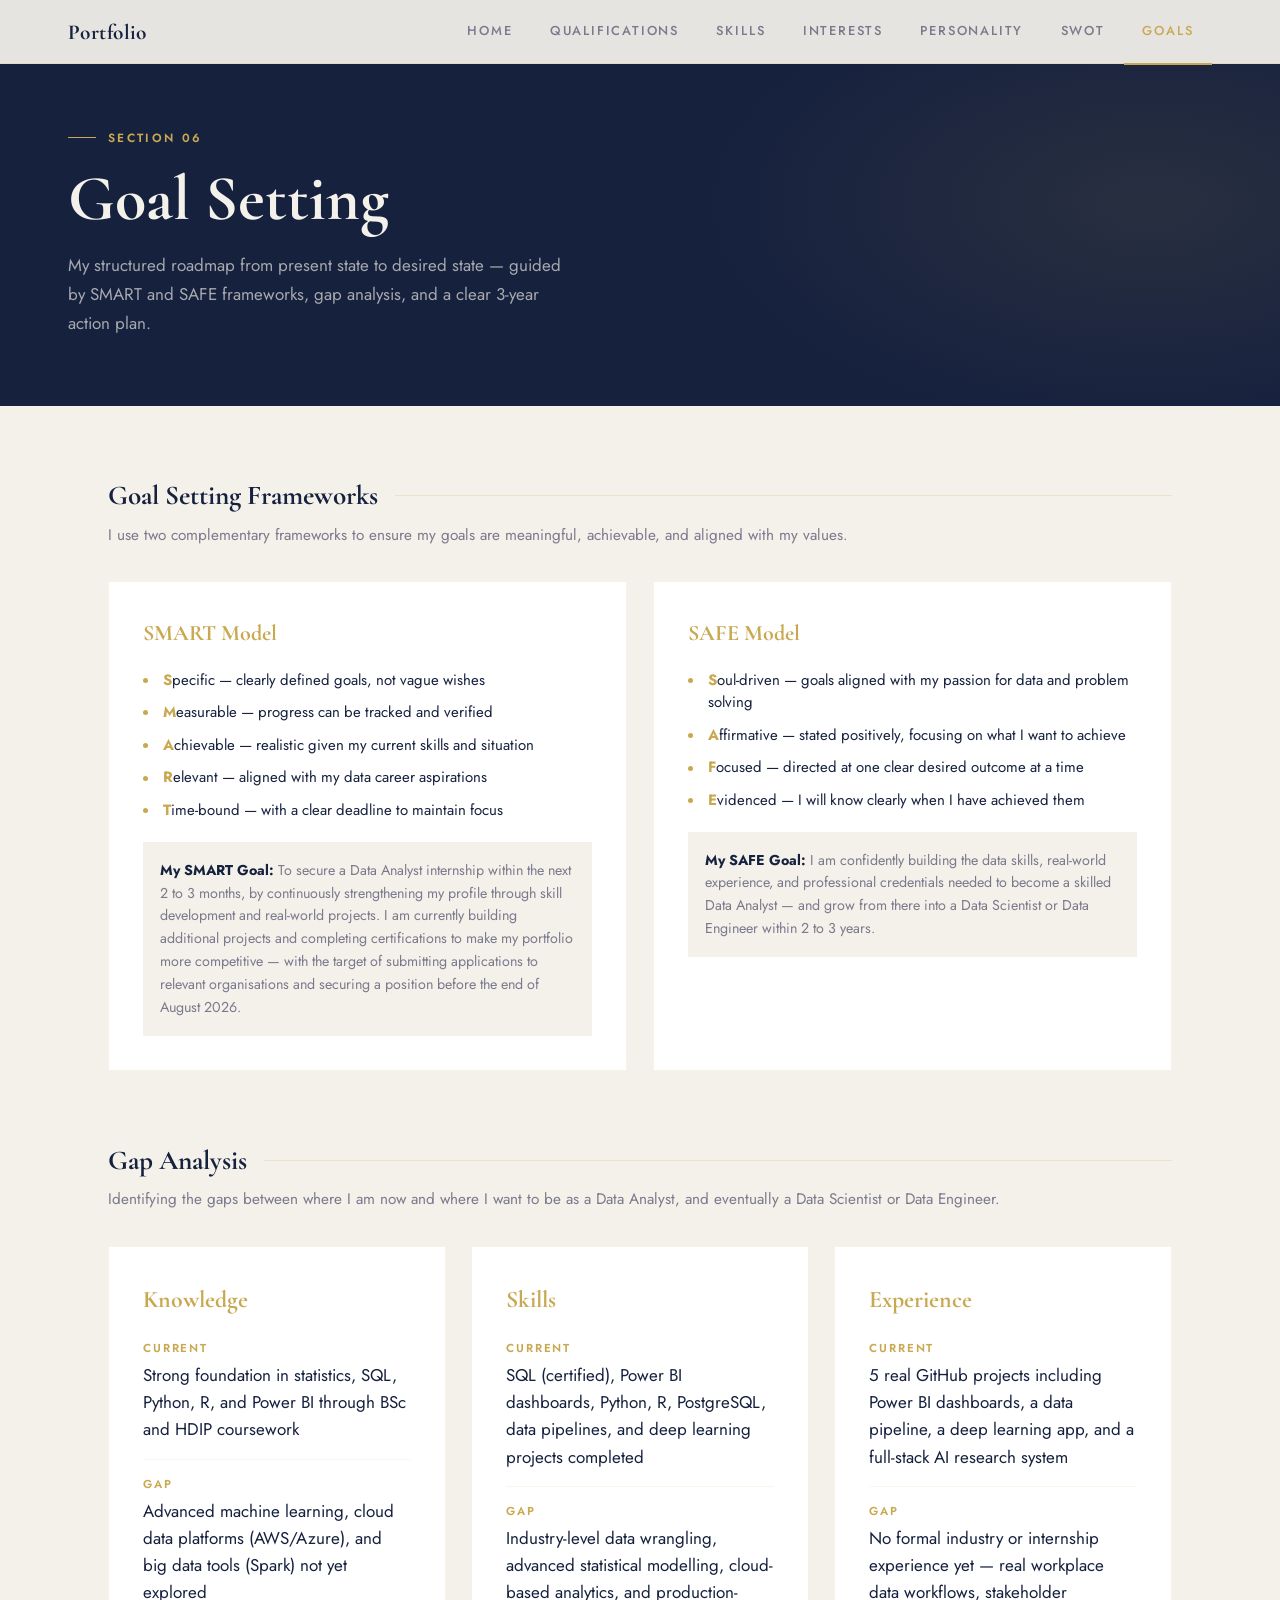
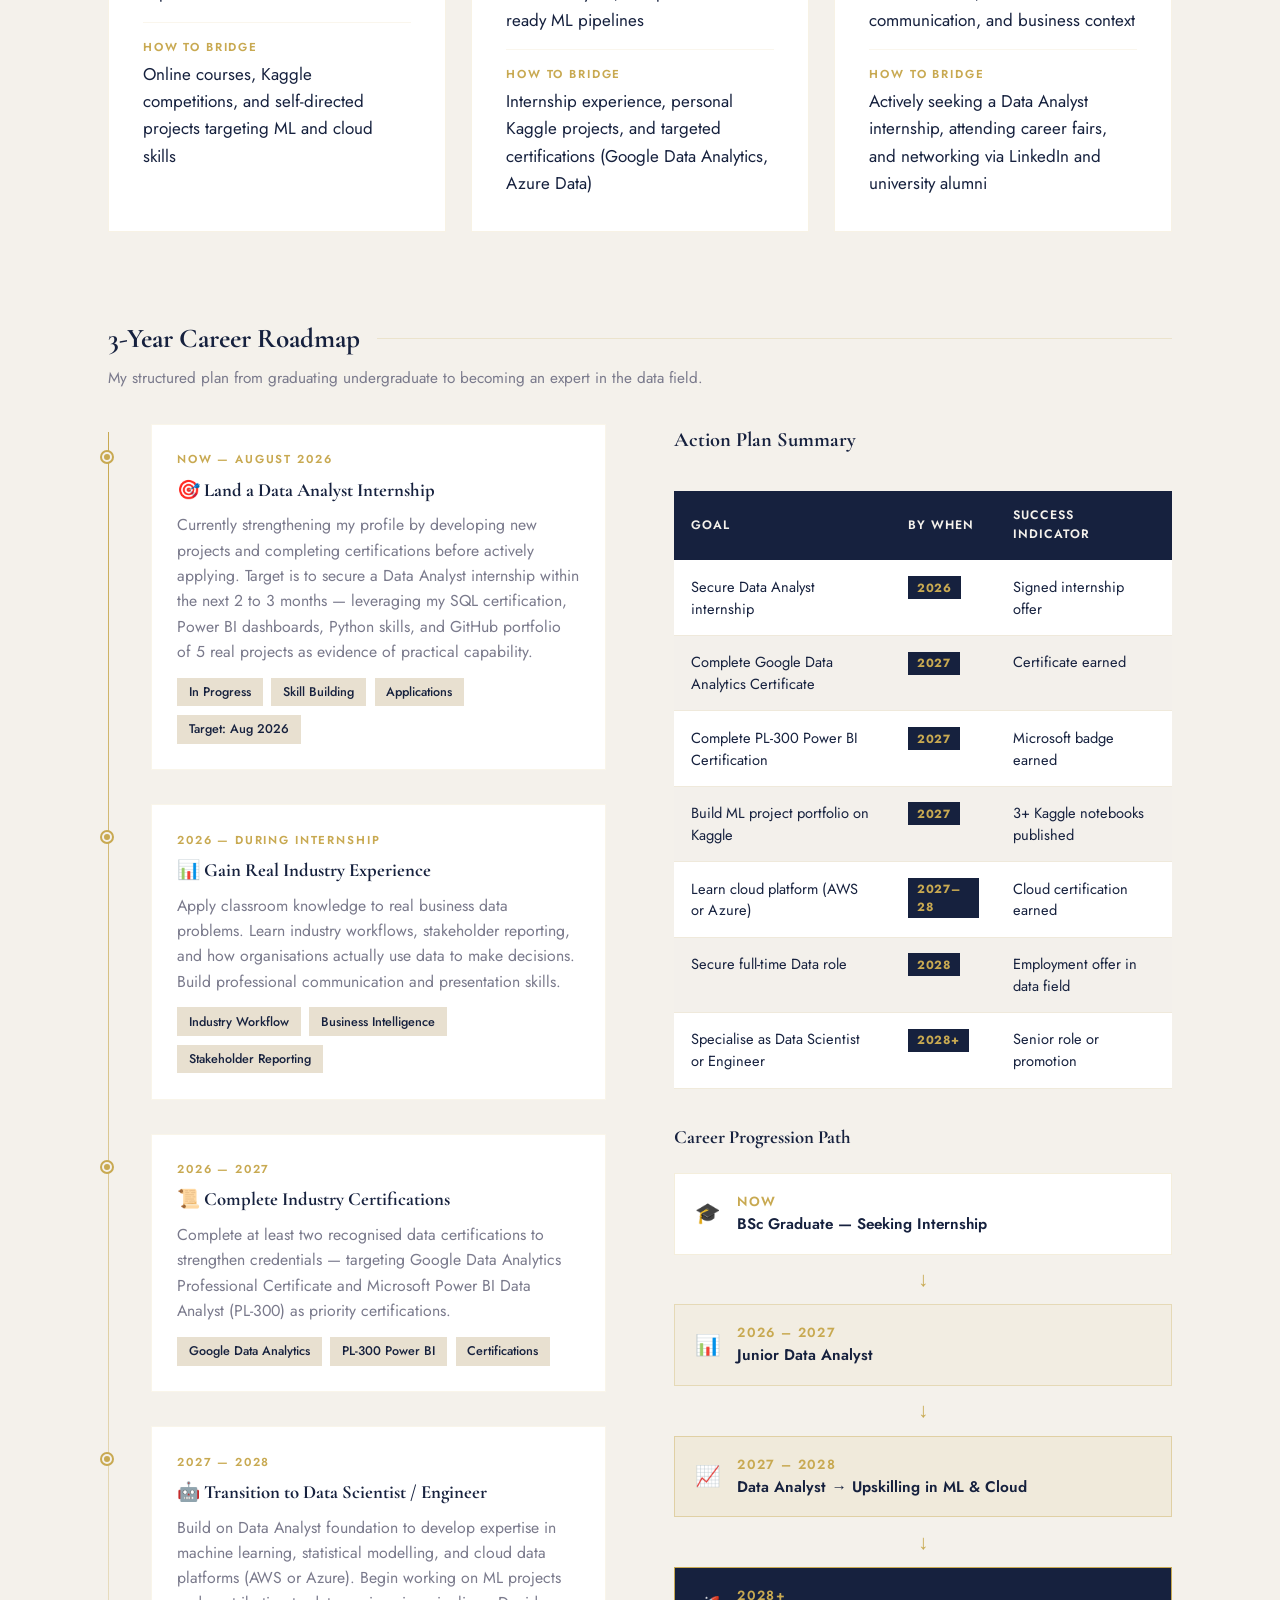
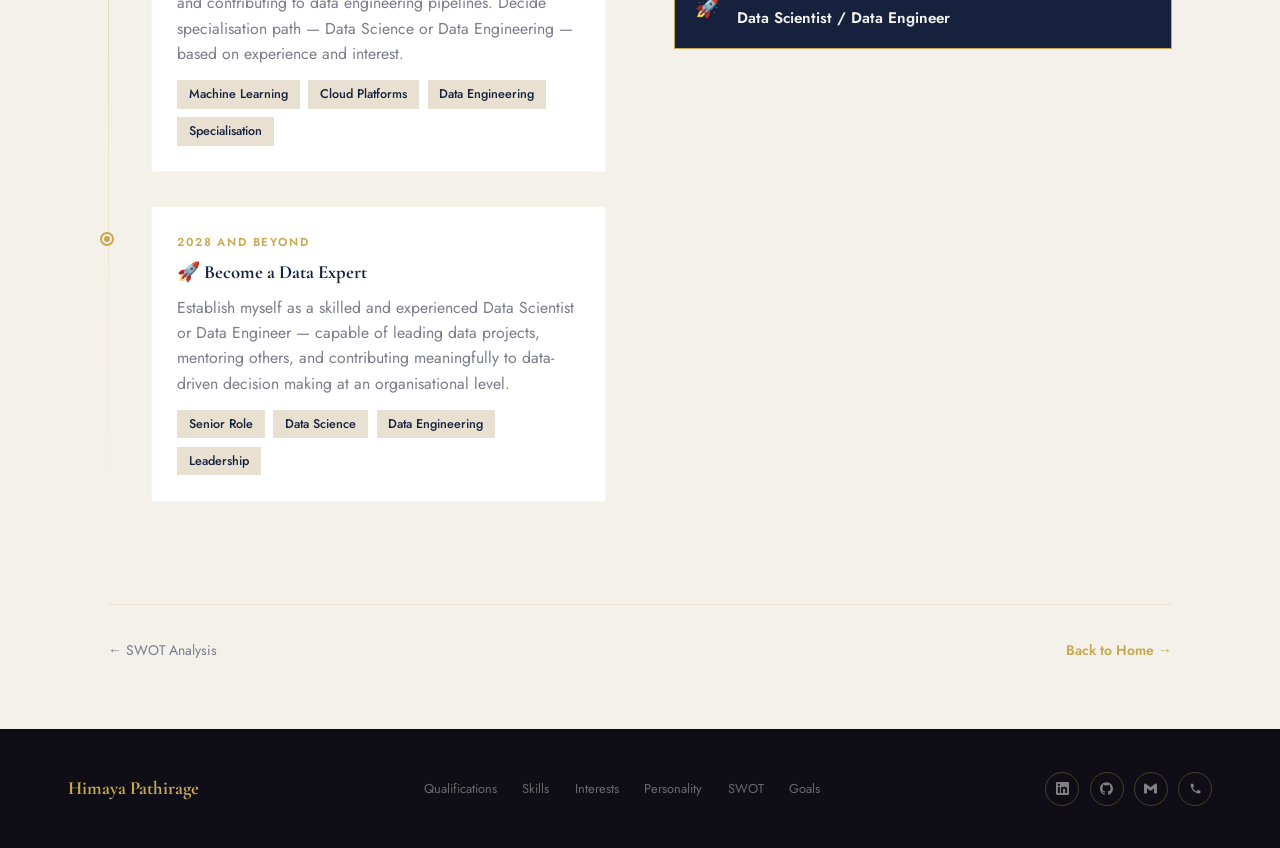
==== goals.html @ 75c01a4c "Initial portfolio upload" ====
<!DOCTYPE html>
<html lang="en">
<head>
<meta charset="UTF-8">
<meta name="viewport" content="width=device-width, initial-scale=1.0">
<title>E-Portfolio — Goal Setting</title>
<link rel="stylesheet" href="css/style.css">
<style>
  .goals-layout { display: grid; grid-template-columns: 1fr 1fr; gap: 4rem; align-items: start; }

  /* SMART / SAFE boxes */
  .model-grid { display: grid; grid-template-columns: 1fr 1fr; gap: 1.5rem; margin-bottom: 3rem; }
  .model-card { background: var(--white); border: 1px solid rgba(200,169,81,0.15); padding: 2rem; }
  .model-title { font-family: var(--font-display); font-size: 1.3rem; font-weight: 700; color: var(--gold); margin-bottom: 1rem; }
  .model-list { list-style: none; display: flex; flex-direction: column; gap: 0.6rem; }
  .model-list li { font-size: 0.88rem; line-height: 1.5; padding-left: 1.2rem; position: relative; }
  .model-list li::before { content: ''; position: absolute; left: 0; top: 0.55rem; width: 5px; height: 5px; border-radius: 50%; background: var(--gold); }
  .model-list strong { color: var(--gold); }

  /* Gap cards */
  .gap-card { background: var(--white); border: 1px solid rgba(200,169,81,0.15); padding: 2rem; margin-bottom: 1rem; }
  .gap-area { font-family: var(--font-display); font-size: 1.4rem; font-weight: 700; color: var(--gold); margin-bottom: 1.2rem; }
  .gap-row { margin-bottom: 0.9rem; padding-bottom: 0.9rem; border-bottom: 1px solid rgba(200,169,81,0.1); }
  .gap-row:last-child { border-bottom: none; margin-bottom: 0; padding-bottom: 0; }

  /* Action plan table */
  .action-table { width: 100%; border-collapse: collapse; font-size: 0.86rem; }
  .action-table th { background: var(--ink); color: var(--cream); padding: 0.9rem 1rem; text-align: left; font-size: 0.72rem; letter-spacing: 0.08em; text-transform: uppercase; }
  .action-table td { padding: 0.9rem 1rem; border-bottom: 1px solid rgba(200,169,81,0.1); vertical-align: top; line-height: 1.5; }
  .action-table tr:nth-child(even) td { background: rgba(244,241,235,0.5); }
  .action-table tr:hover td { background: rgba(200,169,81,0.05); }
  .year-badge {
    display: inline-block; padding: 0.15rem 0.55rem;
    background: var(--ink); color: var(--gold);
    font-size: 0.7rem; font-weight: 700; letter-spacing: 0.06em;
  }

  @media(max-width:900px){ .goals-layout{grid-template-columns:1fr;gap:2rem;} .model-grid{grid-template-columns:1fr;} }
</style>
</head>
<body>

<nav class="nav">
  <a href="index.html" class="nav-logo">Portfolio</a>
  <ul class="nav-links">
    <li><a href="index.html">Home</a></li>
    <li><a href="qualifications.html">Qualifications</a></li>
    <li><a href="skills.html">Skills</a></li>
    <li><a href="interests.html">Interests</a></li>
    <li><a href="personality.html">Personality</a></li>
    <li><a href="swot.html">SWOT</a></li>
    <li><a href="goals.html">Goals</a></li>
  </ul>
  <button class="nav-hamburger"><span></span><span></span><span></span></button>
</nav>

<div class="page-header">
  <div class="page-header-inner">
    <div class="page-eyebrow">Section 06</div>
    <h1>Goal Setting</h1>
    <p>My structured roadmap from present state to desired state — guided by SMART and SAFE frameworks, gap analysis, and a clear 3-year action plan.</p>
  </div>
</div>

<div class="content">

  <!-- SMART + SAFE -->
  <div class="section-block">
    <h2 class="block-title">Goal Setting Frameworks</h2>
    <p class="block-desc">I use two complementary frameworks to ensure my goals are meaningful, achievable, and aligned with my values.</p>
    <div class="model-grid">
      <div class="model-card">
        <div class="model-title">SMART Model</div>
        <ul class="model-list">
          <li><strong>S</strong>pecific — clearly defined goals, not vague wishes</li>
          <li><strong>M</strong>easurable — progress can be tracked and verified</li>
          <li><strong>A</strong>chievable — realistic given my current skills and situation</li>
          <li><strong>R</strong>elevant — aligned with my data career aspirations</li>
          <li><strong>T</strong>ime-bound — with a clear deadline to maintain focus</li>
        </ul>
        <div style="margin-top:1.2rem;padding:1rem;background:var(--cream);font-size:0.84rem;color:var(--muted);line-height:1.6">
          <strong style="color:var(--ink)">My SMART Goal:</strong> To secure a Data Analyst internship within the next 2 to 3 months, by continuously strengthening my profile through skill development and real-world projects. I am currently building additional projects and completing certifications to make my portfolio more competitive — with the target of submitting applications to relevant organisations and securing a position before the end of August 2026.
        </div>
      </div>
      <div class="model-card">
        <div class="model-title">SAFE Model</div>
        <ul class="model-list">
          <li><strong>S</strong>oul-driven — goals aligned with my passion for data and problem solving</li>
          <li><strong>A</strong>ffirmative — stated positively, focusing on what I want to achieve</li>
          <li><strong>F</strong>ocused — directed at one clear desired outcome at a time</li>
          <li><strong>E</strong>videnced — I will know clearly when I have achieved them</li>
        </ul>
        <div style="margin-top:1.2rem;padding:1rem;background:var(--cream);font-size:0.84rem;color:var(--muted);line-height:1.6">
          <strong style="color:var(--ink)">My SAFE Goal:</strong> I am confidently building the data skills, real-world experience, and professional credentials needed to become a skilled Data Analyst — and grow from there into a Data Scientist or Data Engineer within 2 to 3 years.
        </div>
      </div>
    </div>
  </div>

  <!-- Gap Analysis -->
  <div class="section-block" id="gap">
    <h2 class="block-title">Gap Analysis</h2>
    <p class="block-desc">Identifying the gaps between where I am now and where I want to be as a Data Analyst, and eventually a Data Scientist or Data Engineer.</p>

    <div style="display:grid; grid-template-columns:repeat(3,1fr); gap:1.5rem">

      <div class="gap-card">
        <div class="gap-area">Knowledge</div>
        <div class="gap-row">
          <div class="label">Current</div>
          <div class="gap-text">Strong foundation in statistics, SQL, Python, R, and Power BI through BSc and HDIP coursework</div>
        </div>
        <div class="gap-row">
          <div class="label">Gap</div>
          <div class="gap-text">Advanced machine learning, cloud data platforms (AWS/Azure), and big data tools (Spark) not yet explored</div>
        </div>
        <div class="gap-row">
          <div class="label">How to Bridge</div>
          <div class="gap-text">Online courses, Kaggle competitions, and self-directed projects targeting ML and cloud skills</div>
        </div>
      </div>

      <div class="gap-card">
        <div class="gap-area">Skills</div>
        <div class="gap-row">
          <div class="label">Current</div>
          <div class="gap-text">SQL (certified), Power BI dashboards, Python, R, PostgreSQL, data pipelines, and deep learning projects completed</div>
        </div>
        <div class="gap-row">
          <div class="label">Gap</div>
          <div class="gap-text">Industry-level data wrangling, advanced statistical modelling, cloud-based analytics, and production-ready ML pipelines</div>
        </div>
        <div class="gap-row">
          <div class="label">How to Bridge</div>
          <div class="gap-text">Internship experience, personal Kaggle projects, and targeted certifications (Google Data Analytics, Azure Data)</div>
        </div>
      </div>

      <div class="gap-card">
        <div class="gap-area">Experience</div>
        <div class="gap-row">
          <div class="label">Current</div>
          <div class="gap-text">5 real GitHub projects including Power BI dashboards, a data pipeline, a deep learning app, and a full-stack AI research system</div>
        </div>
        <div class="gap-row">
          <div class="label">Gap</div>
          <div class="gap-text">No formal industry or internship experience yet — real workplace data workflows, stakeholder communication, and business context</div>
        </div>
        <div class="gap-row">
          <div class="label">How to Bridge</div>
          <div class="gap-text">Actively seeking a Data Analyst internship, attending career fairs, and networking via LinkedIn and university alumni</div>
        </div>
      </div>

    </div>
  </div>

  <!-- 3 Year Timeline -->
  <div class="section-block">
    <h2 class="block-title">3-Year Career Roadmap</h2>
    <p class="block-desc">My structured plan from graduating undergraduate to becoming an expert in the data field.</p>

    <div style="display:grid; grid-template-columns:1fr 1fr; gap:4rem">

      <div>
        <div class="timeline">

          <div class="timeline-item">
            <div class="timeline-year">Now — August 2026</div>
            <div class="timeline-title">🎯 Land a Data Analyst Internship</div>
            <div class="timeline-desc">Currently strengthening my profile by developing new projects and completing certifications before actively applying. Target is to secure a Data Analyst internship within the next 2 to 3 months — leveraging my SQL certification, Power BI dashboards, Python skills, and GitHub portfolio of 5 real projects as evidence of practical capability.</div>
            <div class="tags" style="margin-top:0.8rem">
              <span class="tag">In Progress</span>
              <span class="tag">Skill Building</span>
              <span class="tag">Applications</span>
              <span class="tag">Target: Aug 2026</span>
            </div>
          </div>

          <div class="timeline-item">
            <div class="timeline-year">2026 — During Internship</div>
            <div class="timeline-title">📊 Gain Real Industry Experience</div>
            <div class="timeline-desc">Apply classroom knowledge to real business data problems. Learn industry workflows, stakeholder reporting, and how organisations actually use data to make decisions. Build professional communication and presentation skills.</div>
            <div class="tags" style="margin-top:0.8rem">
              <span class="tag">Industry Workflow</span>
              <span class="tag">Business Intelligence</span>
              <span class="tag">Stakeholder Reporting</span>
            </div>
          </div>

          <div class="timeline-item">
            <div class="timeline-year">2026 — 2027</div>
            <div class="timeline-title">📜 Complete Industry Certifications</div>
            <div class="timeline-desc">Complete at least two recognised data certifications to strengthen credentials — targeting Google Data Analytics Professional Certificate and Microsoft Power BI Data Analyst (PL-300) as priority certifications.</div>
            <div class="tags" style="margin-top:0.8rem">
              <span class="tag">Google Data Analytics</span>
              <span class="tag">PL-300 Power BI</span>
              <span class="tag">Certifications</span>
            </div>
          </div>

          <div class="timeline-item">
            <div class="timeline-year">2027 — 2028</div>
            <div class="timeline-title">🤖 Transition to Data Scientist / Engineer</div>
            <div class="timeline-desc">Build on Data Analyst foundation to develop expertise in machine learning, statistical modelling, and cloud data platforms (AWS or Azure). Begin working on ML projects and contributing to data engineering pipelines. Decide specialisation path — Data Science or Data Engineering — based on experience and interest.</div>
            <div class="tags" style="margin-top:0.8rem">
              <span class="tag">Machine Learning</span>
              <span class="tag">Cloud Platforms</span>
              <span class="tag">Data Engineering</span>
              <span class="tag">Specialisation</span>
            </div>
          </div>

          <div class="timeline-item">
            <div class="timeline-year">2028 and Beyond</div>
            <div class="timeline-title">🚀 Become a Data Expert</div>
            <div class="timeline-desc">Establish myself as a skilled and experienced Data Scientist or Data Engineer — capable of leading data projects, mentoring others, and contributing meaningfully to data-driven decision making at an organisational level.</div>
            <div class="tags" style="margin-top:0.8rem">
              <span class="tag">Senior Role</span>
              <span class="tag">Data Science</span>
              <span class="tag">Data Engineering</span>
              <span class="tag">Leadership</span>
            </div>
          </div>

        </div>
      </div>

      <!-- Action Plan Table -->
      <div>
        <h3 style="font-family:var(--font-display); font-size:1.2rem; margin-bottom:2rem;">Action Plan Summary</h3>
        <div class="table-wrap">
          <table class="action-table">
            <thead>
              <tr>
                <th>Goal</th>
                <th>By When</th>
                <th>Success Indicator</th>
              </tr>
            </thead>
            <tbody>
              <tr>
                <td>Secure Data Analyst internship</td>
                <td><span class="year-badge">2026</span></td>
                <td>Signed internship offer</td>
              </tr>
              <tr>
                <td>Complete Google Data Analytics Certificate</td>
                <td><span class="year-badge">2027</span></td>
                <td>Certificate earned</td>
              </tr>
              <tr>
                <td>Complete PL-300 Power BI Certification</td>
                <td><span class="year-badge">2027</span></td>
                <td>Microsoft badge earned</td>
              </tr>
              <tr>
                <td>Build ML project portfolio on Kaggle</td>
                <td><span class="year-badge">2027</span></td>
                <td>3+ Kaggle notebooks published</td>
              </tr>
              <tr>
                <td>Learn cloud platform (AWS or Azure)</td>
                <td><span class="year-badge">2027–28</span></td>
                <td>Cloud certification earned</td>
              </tr>
              <tr>
                <td>Secure full-time Data role</td>
                <td><span class="year-badge">2028</span></td>
                <td>Employment offer in data field</td>
              </tr>
              <tr>
                <td>Specialise as Data Scientist or Engineer</td>
                <td><span class="year-badge">2028+</span></td>
                <td>Senior role or promotion</td>
              </tr>
            </tbody>
          </table>
        </div>

        <!-- Career Path visual -->
        <div style="margin-top:2rem">
          <div style="font-family:var(--font-display); font-size:1.1rem; font-weight:700; margin-bottom:1.2rem">Career Progression Path</div>
          <div style="display:flex; flex-direction:column; gap:0.5rem">

            <div style="background:var(--white); border:1px solid rgba(200,169,81,0.2); padding:1rem 1.2rem; display:flex; align-items:center; gap:1rem">
              <span style="font-size:1.2rem">🎓</span>
              <div>
                <div style="font-size:0.78rem; color:var(--gold); font-weight:600; text-transform:uppercase; letter-spacing:0.1em">Now</div>
                <div style="font-weight:600; font-size:0.9rem">BSc Graduate — Seeking Internship</div>
              </div>
            </div>

            <div style="text-align:center; color:var(--gold); font-size:1.2rem">↓</div>

            <div style="background:rgba(200,169,81,0.06); border:1px solid rgba(200,169,81,0.3); padding:1rem 1.2rem; display:flex; align-items:center; gap:1rem">
              <span style="font-size:1.2rem">📊</span>
              <div>
                <div style="font-size:0.78rem; color:var(--gold); font-weight:600; text-transform:uppercase; letter-spacing:0.1em">2026 – 2027</div>
                <div style="font-weight:600; font-size:0.9rem">Junior Data Analyst</div>
              </div>
            </div>

            <div style="text-align:center; color:var(--gold); font-size:1.2rem">↓</div>

            <div style="background:rgba(200,169,81,0.1); border:1px solid rgba(200,169,81,0.4); padding:1rem 1.2rem; display:flex; align-items:center; gap:1rem">
              <span style="font-size:1.2rem">📈</span>
              <div>
                <div style="font-size:0.78rem; color:var(--gold); font-weight:600; text-transform:uppercase; letter-spacing:0.1em">2027 – 2028</div>
                <div style="font-weight:600; font-size:0.9rem">Data Analyst → Upskilling in ML & Cloud</div>
              </div>
            </div>

            <div style="text-align:center; color:var(--gold); font-size:1.2rem">↓</div>

            <div style="background:var(--ink); border:1px solid var(--gold); padding:1rem 1.2rem; display:flex; align-items:center; gap:1rem">
              <span style="font-size:1.2rem">🚀</span>
              <div>
                <div style="font-size:0.78rem; color:var(--gold); font-weight:600; text-transform:uppercase; letter-spacing:0.1em">2028+</div>
                <div style="font-weight:600; font-size:0.9rem; color:var(--cream)">Data Scientist / Data Engineer</div>
              </div>
            </div>

          </div>
        </div>

      </div>
    </div>
  </div>

  <div style="display:flex;justify-content:space-between;padding-top:2rem;border-top:1px solid rgba(200,169,81,0.15)">
    <a href="swot.html" style="text-decoration:none;font-size:0.82rem;color:var(--muted)">← SWOT Analysis</a>
    <a href="index.html" style="text-decoration:none;font-size:0.82rem;color:var(--gold);font-weight:600">Back to Home →</a>
  </div>

</div>

<footer class="footer">
  <div class="footer-name">Himaya Pathirage</div>
  <ul class="footer-nav">
    <li><a href="qualifications.html">Qualifications</a></li>
    <li><a href="skills.html">Skills</a></li>
    <li><a href="interests.html">Interests</a></li>
    <li><a href="personality.html">Personality</a></li>
    <li><a href="swot.html">SWOT</a></li>
    <li><a href="goals.html">Goals</a></li>
  </ul>

  <!-- Replace <div>E-Portfolio &copy; 2026</div> with this -->
  <div style="display:flex; gap:0.6rem; align-items:center;">

    <a href="https://linkedin.com/in/himaya-pathirage-b94798361" 
       target="_blank" rel="noopener noreferrer" style="text-decoration:none" title="LinkedIn">
      <div style="width:34px;height:34px;border-radius:50%;border:1px solid rgba(200,169,81,0.3);display:flex;align-items:center;justify-content:center;color:rgba(244,241,235,0.5);transition:all 0.25s;cursor:pointer;"
        onmouseover="this.style.background='var(--gold)';this.style.color='var(--ink)';this.style.borderColor='var(--gold)'"
        onmouseout="this.style.background='';this.style.color='rgba(244,241,235,0.5)';this.style.borderColor='rgba(200,169,81,0.3)'">
        <svg xmlns="http://www.w3.org/2000/svg" width="13" height="13" fill="currentColor" viewBox="0 0 24 24">
          <path d="M20.447 20.452h-3.554v-5.569c0-1.328-.027-3.037-1.852-3.037-1.853 0-2.136 1.445-2.136 2.939v5.667H9.351V9h3.414v1.561h.046c.477-.9 1.637-1.85 3.37-1.85 3.601 0 4.267 2.37 4.267 5.455v6.286zM5.337 7.433a2.062 2.062 0 0 1-2.063-2.065 2.064 2.064 0 1 1 2.063 2.065zm1.782 13.019H3.555V9h3.564v11.452zM22.225 0H1.771C.792 0 0 .774 0 1.729v20.542C0 23.227.792 24 1.771 24h20.451C23.2 24 24 23.227 24 22.271V1.729C24 .774 23.2 0 22.222 0h.003z"/>
        </svg>
      </div>
    </a>

    <a href="https://github.com/HimayaPathirage" 
       target="_blank" rel="noopener noreferrer" style="text-decoration:none" title="GitHub">
      <div style="width:34px;height:34px;border-radius:50%;border:1px solid rgba(200,169,81,0.3);display:flex;align-items:center;justify-content:center;color:rgba(244,241,235,0.5);transition:all 0.25s;cursor:pointer;"
        onmouseover="this.style.background='var(--gold)';this.style.color='var(--ink)';this.style.borderColor='var(--gold)'"
        onmouseout="this.style.background='';this.style.color='rgba(244,241,235,0.5)';this.style.borderColor='rgba(200,169,81,0.3)'">
        <svg xmlns="http://www.w3.org/2000/svg" width="13" height="13" fill="currentColor" viewBox="0 0 24 24">
          <path d="M12 .297c-6.63 0-12 5.373-12 12 0 5.303 3.438 9.8 8.205 11.385.6.113.82-.258.82-.577 0-.285-.01-1.04-.015-2.04-3.338.724-4.042-1.61-4.042-1.61C4.422 18.07 3.633 17.7 3.633 17.7c-1.087-.744.084-.729.084-.729 1.205.084 1.838 1.236 1.838 1.236 1.07 1.835 2.809 1.305 3.495.998.108-.776.417-1.305.76-1.605-2.665-.3-5.466-1.332-5.466-5.93 0-1.31.465-2.38 1.235-3.22-.135-.303-.54-1.523.105-3.176 0 0 1.005-.322 3.3 1.23.96-.267 1.98-.399 3-.405 1.02.006 2.04.138 3 .405 2.28-1.552 3.285-1.23 3.285-1.23.645 1.653.24 2.873.12 3.176.765.84 1.23 1.91 1.23 3.22 0 4.61-2.805 5.625-5.475 5.92.42.36.81 1.096.81 2.22 0 1.606-.015 2.896-.015 3.286 0 .315.21.69.825.57C20.565 22.092 24 17.592 24 12.297c0-6.627-5.373-12-12-12"/>
        </svg>
      </div>
    </a>

    <a href="mailto:pdht20@gmail.com" style="text-decoration:none" title="Email">
      <div style="width:34px;height:34px;border-radius:50%;border:1px solid rgba(200,169,81,0.3);display:flex;align-items:center;justify-content:center;color:rgba(244,241,235,0.5);transition:all 0.25s;cursor:pointer;"
        onmouseover="this.style.background='var(--gold)';this.style.color='var(--ink)';this.style.borderColor='var(--gold)'"
        onmouseout="this.style.background='';this.style.color='rgba(244,241,235,0.5)';this.style.borderColor='rgba(200,169,81,0.3)'">
        <svg xmlns="http://www.w3.org/2000/svg" width="13" height="13" fill="currentColor" viewBox="0 0 24 24">
          <path d="M24 5.457v13.909c0 .904-.732 1.636-1.636 1.636h-3.819V11.73L12 16.64l-6.545-4.91v9.273H1.636A1.636 1.636 0 0 1 0 19.366V5.457c0-2.023 2.309-3.178 3.927-1.964L5.455 4.64 12 9.548l6.545-4.910 1.528-1.145C21.69 2.28 24 3.434 24 5.457z"/>
        </svg>
      </div>
    </a>

    <a href="tel:+94719879694" style="text-decoration:none" title="Phone">
      <div style="width:34px;height:34px;border-radius:50%;border:1px solid rgba(200,169,81,0.3);display:flex;align-items:center;justify-content:center;color:rgba(244,241,235,0.5);transition:all 0.25s;cursor:pointer;"
        onmouseover="this.style.background='var(--gold)';this.style.color='var(--ink)';this.style.borderColor='var(--gold)'"
        onmouseout="this.style.background='';this.style.color='rgba(244,241,235,0.5)';this.style.borderColor='rgba(200,169,81,0.3)'">
        <svg xmlns="http://www.w3.org/2000/svg" width="13" height="13" fill="currentColor" viewBox="0 0 24 24">
          <path d="M6.62 10.79c1.44 2.83 3.76 5.14 6.59 6.59l2.2-2.2c.27-.27.67-.36 1.02-.24 1.12.37 2.33.57 3.57.57.55 0 1 .45 1 1V20c0 .55-.45 1-1 1-9.39 0-17-7.61-17-17 0-.55.45-1 1-1h3.5c.55 0 1 .45 1 1 0 1.25.2 2.45.57 3.57.11.35.03.74-.25 1.02l-2.2 2.2z"/>
        </svg>
      </div>
    </a>

  </div>
</footer>

<script src="js/main.js"></script>
</body>
</html>
---- css/style.css ----
/* =============================================
   SHARED STYLES — E-Portfolio
   ============================================= */

@import url('https://fonts.googleapis.com/css2?family=Cormorant+Garamond:ital,wght@0,400;0,600;0,700;1,400&family=Jost:wght@300;400;500;600&display=swap');

:root {
  --ink:       #16213e;
  --deep:      #0f0e17;
  --cream:     #f4f1eb;
  --warm:      #e8e0d0;
  --gold:      #c8a951;
  --gold-dim:  rgba(200,169,81,0.18);
  --muted:     #7a7a8c;
  --white:     #ffffff;
  --red:       #e05c5c;
  --green:     #4caf82;
  --blue:      #5c8ae0;
  --amber:     #e0b45c;

  --font-display: 'Cormorant Garamond', Georgia, serif;
  --font-body:    'Jost', sans-serif;

  --radius: 2px;
  --shadow: 0 8px 40px rgba(22,33,62,0.10);
  --shadow-lg: 0 24px 64px rgba(22,33,62,0.14);
  --trans: 0.25s ease;
}

*, *::before, *::after { margin: 0; padding: 0; box-sizing: border-box; }
html { scroll-behavior: smooth; font-size: 17px; }

body {
  font-family: var(--font-body);
  background: var(--cream);
  color: var(--ink);
  line-height: 1.6;
  overflow-x: hidden;
}

/* ---- NAV ---- */
.nav {
  position: fixed; top: 0; left: 0; right: 0; z-index: 200;
  display: flex; align-items: center; justify-content: space-between;
  padding: 0 4rem;
  height: 64px;
  background: rgba(244,241,235,0.94);
  backdrop-filter: blur(14px);
  border-bottom: 1px solid rgba(200,169,81,0.18);
}
.nav-logo {
  font-family: var(--font-display);
  font-size: 1.25rem; font-weight: 700;
  color: var(--ink); text-decoration: none;
  letter-spacing: 0.02em;
}
.nav-links { display: flex; gap: 0; list-style: none; }
.nav-links a {
  display: block; padding: 0 1.1rem;
  font-size: 0.76rem; font-weight: 500;
  letter-spacing: 0.14em; text-transform: uppercase;
  text-decoration: none; color: var(--muted);
  transition: color var(--trans);
  line-height: 64px;
  border-bottom: 2px solid transparent;
  transition: color var(--trans), border-color var(--trans);
}
.nav-links a:hover,
.nav-links a.active { color: var(--gold); border-bottom-color: var(--gold); }

.nav-hamburger {
  display: none; flex-direction: column; gap: 5px;
  background: none; border: none; cursor: pointer; padding: 4px;
}
.nav-hamburger span {
  display: block; width: 22px; height: 2px;
  background: var(--ink); transition: var(--trans);
}

/* ---- PAGE HEADER ---- */
.page-header {
  padding: 7rem 4rem 4rem;
  background: var(--ink); color: var(--cream);
  position: relative; overflow: hidden;
}
.page-header::before {
  content: '';
  position: absolute; inset: 0;
  background: radial-gradient(ellipse 50% 80% at 90% 50%, rgba(200,169,81,0.1) 0%, transparent 70%);
}
.page-header-inner { position: relative; z-index: 1; max-width: 700px; }
.page-eyebrow {
  display: inline-flex; align-items: center; gap: 0.7rem;
  font-size: 0.7rem; font-weight: 600; letter-spacing: 0.2em;
  text-transform: uppercase; color: var(--gold); margin-bottom: 1rem;
}
.page-eyebrow::before { content:''; width: 28px; height: 1px; background: var(--gold); }
.page-header h1 {
  font-family: var(--font-display);
  font-size: clamp(2.5rem, 5vw, 4rem);
  font-weight: 700; line-height: 1.1;
  margin-bottom: 1rem;
}
.page-header p {
  font-size: 1rem; color: rgba(244,241,235,0.65);
  max-width: 500px; line-height: 1.7;
}

/* ---- MAIN CONTENT WRAPPER ---- */
.content { padding: 4rem; max-width: 1200px; margin: 0 auto; }
.content-wide { padding: 4rem; }

/* ---- SECTION BLOCK ---- */
.section-block { margin-bottom: 4rem; }
.block-title {
  font-family: var(--font-display);
  font-size: 1.6rem; font-weight: 700;
  margin-bottom: 0.3rem;
  display: flex; align-items: center; gap: 1rem;
}
.block-title::after { content: ''; flex: 1; height: 1px; background: rgba(200,169,81,0.2); }
.block-desc { font-size: 0.9rem; color: var(--muted); margin-bottom: 2rem; line-height: 1.6; }

/* ---- CARDS ---- */
.card {
  background: var(--white);
  border: 1px solid rgba(200,169,81,0.15);
  padding: 2rem;
  transition: transform var(--trans), box-shadow var(--trans), border-color var(--trans);
}
.card:hover {
  transform: translateY(-3px);
  box-shadow: var(--shadow);
  border-color: rgba(200,169,81,0.4);
}
.card-accent { border-left: 3px solid var(--gold); }

/* ---- GRID HELPERS ---- */
.grid-2 { display: grid; grid-template-columns: 1fr 1fr; gap: 1.5rem; }
.grid-3 { display: grid; grid-template-columns: repeat(3,1fr); gap: 1.5rem; }
.grid-4 { display: grid; grid-template-columns: repeat(4,1fr); gap: 1.5rem; }

/* ---- LABEL / VALUE ---- */
.label {
  font-size: 0.68rem; font-weight: 600;
  letter-spacing: 0.16em; text-transform: uppercase;
  color: var(--gold); margin-bottom: 0.25rem;
}
.value { font-size: 0.97rem; color: var(--ink); }

/* ---- BADGE ---- */
.badge {
  display: inline-block;
  padding: 0.2rem 0.65rem;
  font-size: 0.72rem; font-weight: 600;
  letter-spacing: 0.06em;
  background: var(--cream); color: var(--gold);
  border: 1px solid rgba(200,169,81,0.3);
}
.badge-dark { background: var(--ink); color: var(--gold); border-color: var(--ink); }
.badge-green { background: rgba(76,175,130,0.1); color: var(--green); border-color: var(--green); }

/* ---- TAG ---- */
.tag {
  display: inline-block; padding: 0.25rem 0.7rem;
  font-size: 0.74rem; font-weight: 500;
  background: var(--warm); color: var(--ink);
  transition: all var(--trans);
}
.tag:hover { background: var(--gold); color: var(--white); }
.tags { display: flex; flex-wrap: wrap; gap: 0.5rem; margin-top: 0.8rem; }

/* ---- TABLE ---- */
.table-wrap { overflow-x: auto; }
table {
  width: 100%; border-collapse: collapse;
  font-size: 0.88rem;
}
thead tr { background: var(--ink); color: var(--cream); }
thead th { padding: 0.85rem 1.1rem; text-align: left; font-weight: 600; font-size: 0.75rem; letter-spacing: 0.08em; text-transform: uppercase; }
tbody tr:nth-child(even) { background: rgba(244,241,235,0.6); }
tbody tr:nth-child(odd) { background: var(--white); }
tbody td { padding: 0.85rem 1.1rem; border-bottom: 1px solid rgba(200,169,81,0.1); }
tbody tr:hover td { background: rgba(200,169,81,0.05); }

/* ---- SKILL BAR ---- */
.skill-item { margin-bottom: 1.1rem; }
.skill-label { display: flex; justify-content: space-between; font-size: 0.86rem; font-weight: 500; margin-bottom: 0.35rem; }
.skill-track { height: 3px; background: rgba(200,169,81,0.15); }
.skill-fill {
  height: 100%;
  background: linear-gradient(90deg, var(--gold), #a07830);
  width: 0;
  transition: width 1.2s cubic-bezier(0.4,0,0.2,1);
}

/* ---- TIMELINE ---- */
.timeline { position: relative; padding-left: 2.5rem; }
.timeline::before {
  content: ''; position: absolute; left: 0; top: 8px; bottom: 0;
  width: 1px; background: linear-gradient(to bottom, var(--gold), transparent);
}
.timeline-item {
  position: relative; margin-bottom: 2rem;
  padding: 1.5rem; background: var(--white);
  border: 1px solid rgba(200,169,81,0.12);
  transition: border-color var(--trans);
}
.timeline-item:hover { border-color: var(--gold); }
.timeline-item::before {
  content: ''; position: absolute;
  left: -2.9rem; top: 1.6rem;
  width: 10px; height: 10px; border-radius: 50%;
  background: var(--gold); border: 2px solid var(--cream);
  box-shadow: 0 0 0 2px var(--gold);
}
.timeline-year { font-size: 0.68rem; font-weight: 600; letter-spacing: 0.16em; text-transform: uppercase; color: var(--gold); margin-bottom: 0.4rem; }
.timeline-title { font-family: var(--font-display); font-size: 1.1rem; font-weight: 700; margin-bottom: 0.4rem; }
.timeline-desc { font-size: 0.93rem; color: var(--muted); line-height: 1.6; }

/* ---- FOOTER ---- */
.footer {
  background: var(--deep); color: rgba(244,241,235,0.5);
  padding: 2.5rem 4rem;
  display: flex; align-items: center; justify-content: space-between;
  font-size: 0.8rem;
}
.footer-name {
  font-family: var(--font-display);
  font-size: 1.1rem; font-weight: 700; color: var(--gold);
}
.footer-nav { display: flex; gap: 1.5rem; list-style: none; }
.footer-nav a { color: rgba(244,241,235,0.4); text-decoration: none; font-size: 0.76rem; transition: color var(--trans); }
.footer-nav a:hover { color: var(--gold); }

/* ---- ANIMATIONS ---- */
@keyframes fadeUp { from{opacity:0;transform:translateY(20px)} to{opacity:1;transform:translateY(0)} }
@keyframes fadeIn { from{opacity:0} to{opacity:1} }
.fade-up { animation: fadeUp 0.6s ease both; }
.fade-up-1 { animation: fadeUp 0.6s 0.1s ease both; }
.fade-up-2 { animation: fadeUp 0.6s 0.2s ease both; }
.fade-up-3 { animation: fadeUp 0.6s 0.3s ease both; }

/* ---- RESPONSIVE ---- */
@media (max-width: 900px) {
  .nav { padding: 0 1.5rem; }
  .nav-links { display: none; flex-direction: column; position: absolute; top: 64px; left: 0; right: 0; background: var(--cream); border-bottom: 1px solid rgba(200,169,81,0.2); padding: 1rem 0; }
  .nav-links.open { display: flex; }
  .nav-links a { line-height: 2.8; padding: 0 2rem; border-bottom: none; }
  .nav-hamburger { display: flex; }
  .page-header { padding: 6rem 1.5rem 3rem; }
  .content, .content-wide { padding: 2rem 1.5rem; }
  .grid-2, .grid-3, .grid-4 { grid-template-columns: 1fr; }
  .footer { flex-direction: column; gap: 1rem; text-align: center; padding: 2rem 1.5rem; }
  .footer-nav { flex-wrap: wrap; justify-content: center; }
}
.home-img {
  width: 320px; height: 320px;
  animation: floatImage 4s ease-in-out infinite;
}
.glowing-circle {
  position: relative; width: 100%; height: 100%;
  border-radius: 50%;
  display: flex;
  justify-content: center; align-items: center;
}
.glowing-circle::after {
  content: '';
  position: absolute;
  width: 294px; height: 294px;
  background: #16213e;   /* portfolio ink colour */
  border-radius: 50%;
  z-index: 1;
}
.glowing-circle span {
  position: absolute;
  width: 100%; height: 100%;
  border-radius: 50%;
  animation: circleRotate 5s linear infinite;
}
.glowing-circle span:nth-child(1) {
  background: conic-gradient(#c8a951, #f4e4a0, #8a6020, #c8a951);
  filter: blur(8px);
}
.glowing-circle span:nth-child(2) {
  background: conic-gradient(
    #c8a951 0%, transparent 50%, #c8a951 100%
  );
  opacity: 0.6;
}
.glowing-circle .image {
  position: relative;
  width: 294px; height: 294px;
  border-radius: 50%; z-index: 2; overflow: hidden;
}
.image img {
  position: absolute;
  top: 0;
  left: 0;
  width: 100%;
  height: 100%;
  object-fit: cover;
  object-position: center top;
}
@keyframes circleRotate {
  to { transform: rotate(360deg); }
}
@keyframes floatImage {
  0%, 100% { transform: translateY(0); }
  50%       { transform: translateY(-14px); }
}
@media (max-width: 900px) {
  div[style*="grid-template-columns:repeat(3,1fr)"] {
    grid-template-columns: 1fr !important;
  }
}
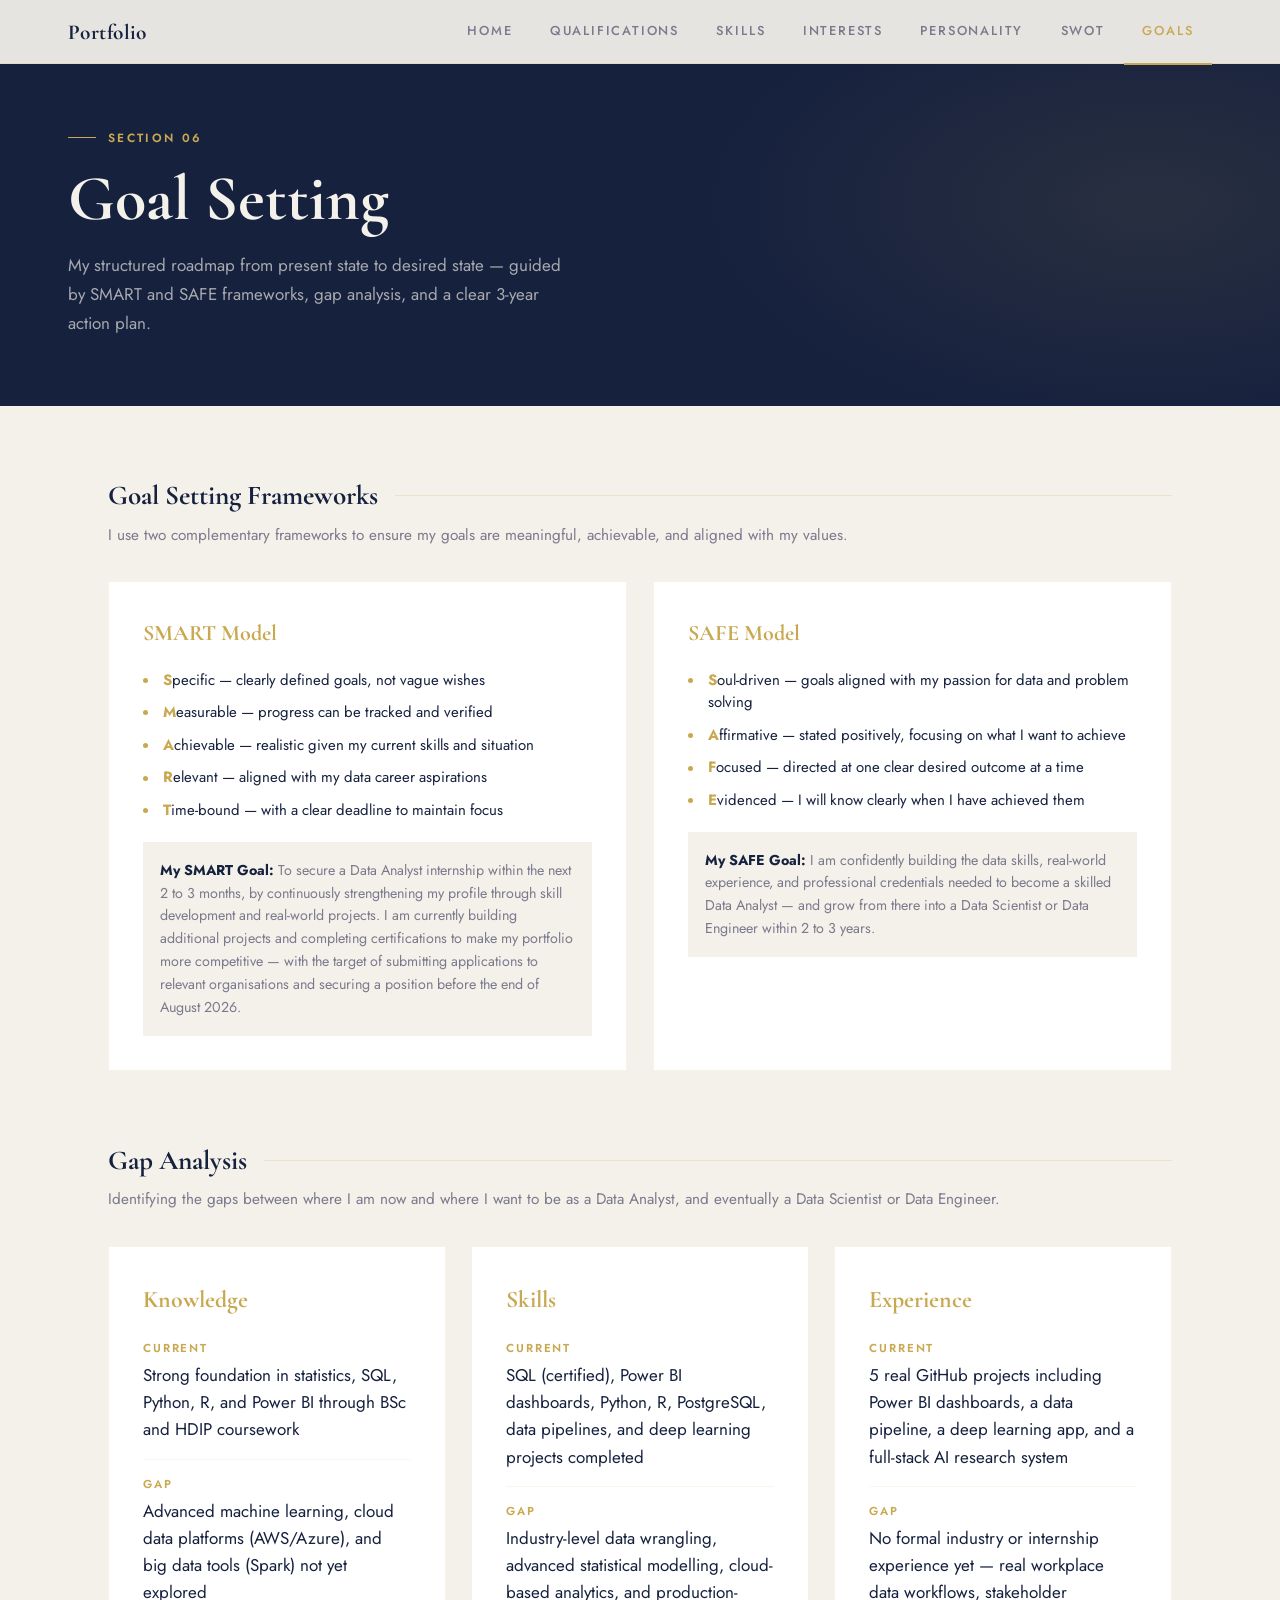
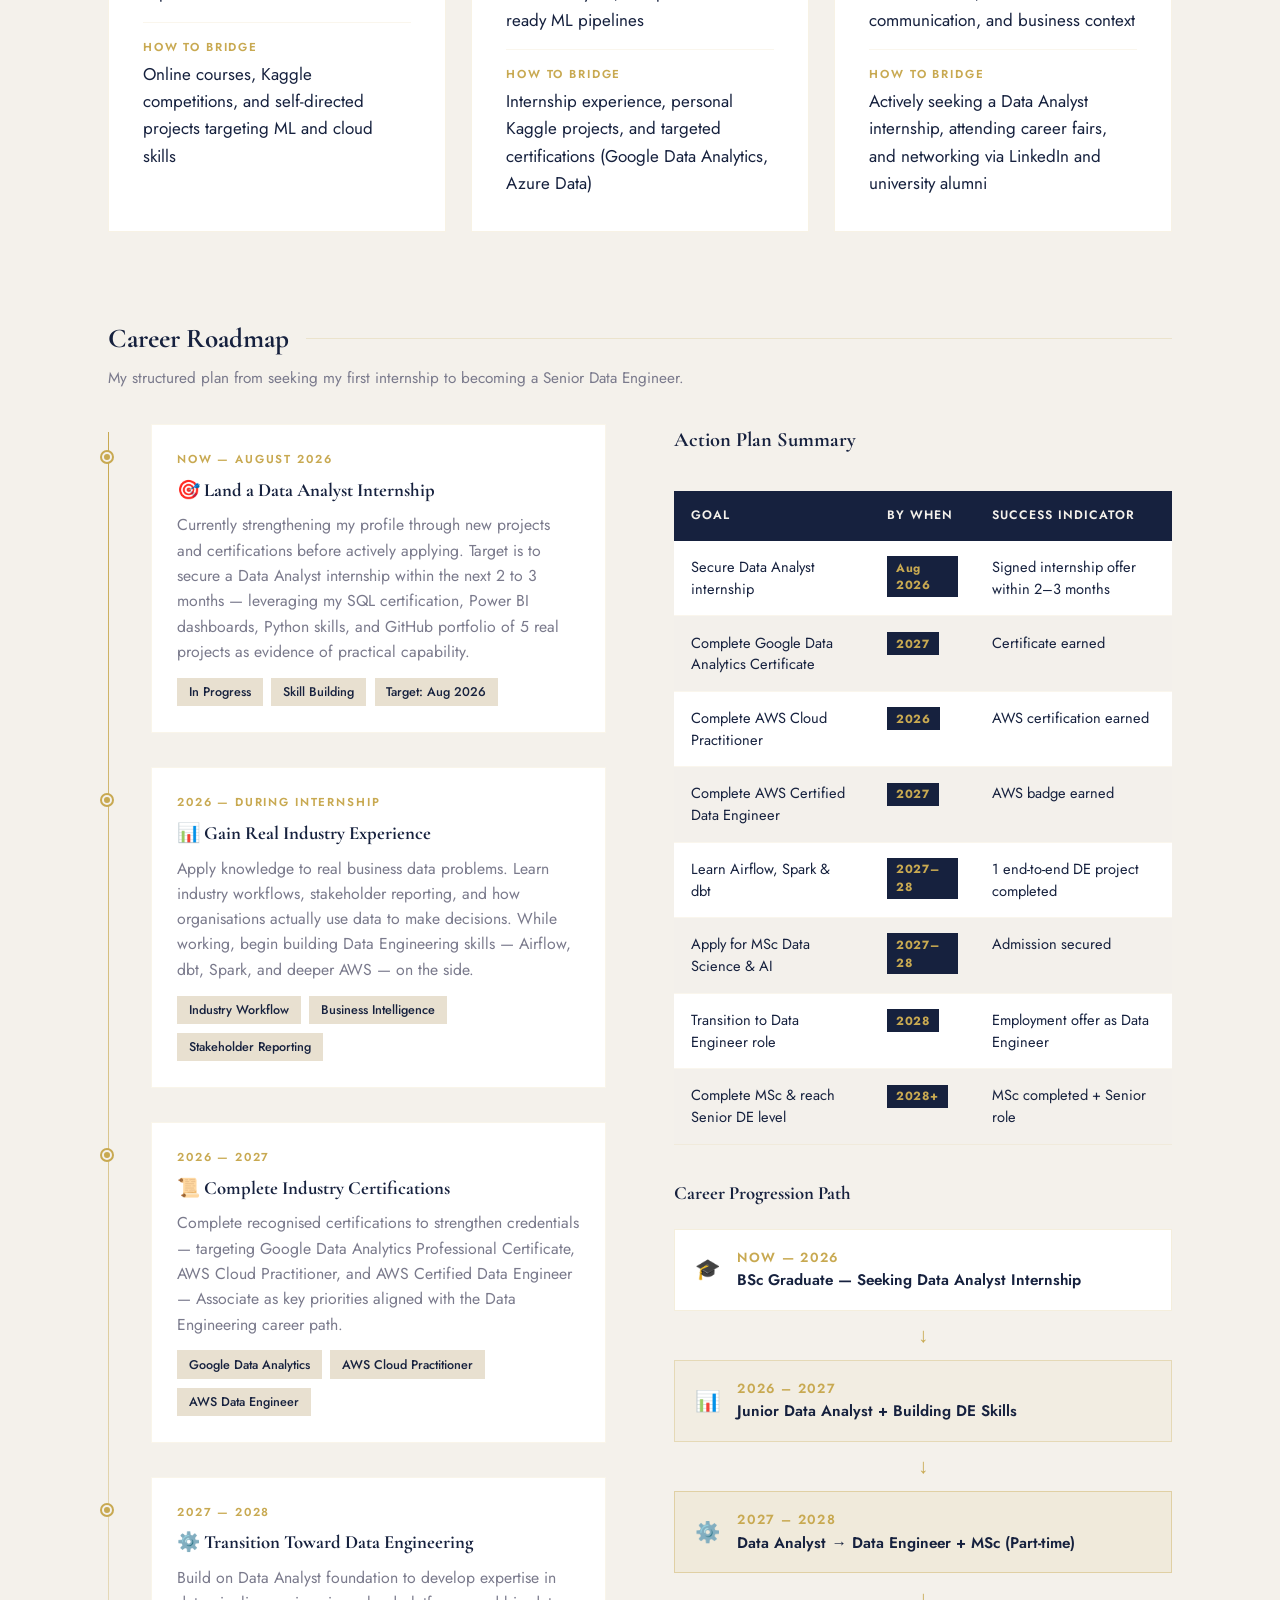
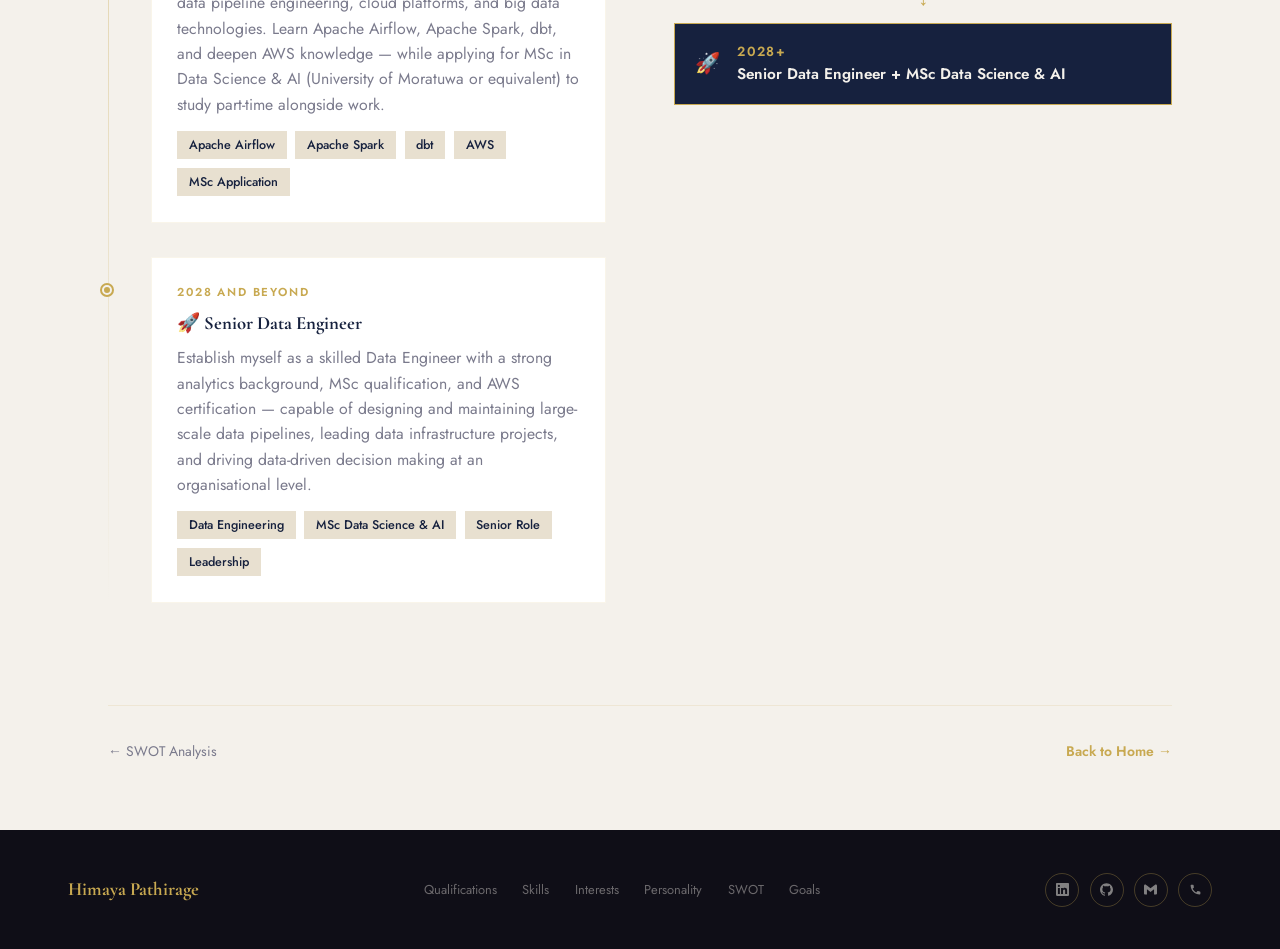
==== commit 871f29fa: "update goal page change career road map" ====
--- a/goals.html
+++ b/goals.html
@@ -157,176 +157,181 @@
 
   <!-- 3 Year Timeline -->
   <div class="section-block">
-    <h2 class="block-title">3-Year Career Roadmap</h2>
-    <p class="block-desc">My structured plan from graduating undergraduate to becoming an expert in the data field.</p>
-
-    <div style="display:grid; grid-template-columns:1fr 1fr; gap:4rem">
-
-      <div>
-        <div class="timeline">
-
-          <div class="timeline-item">
-            <div class="timeline-year">Now — August 2026</div>
-            <div class="timeline-title">🎯 Land a Data Analyst Internship</div>
-            <div class="timeline-desc">Currently strengthening my profile by developing new projects and completing certifications before actively applying. Target is to secure a Data Analyst internship within the next 2 to 3 months — leveraging my SQL certification, Power BI dashboards, Python skills, and GitHub portfolio of 5 real projects as evidence of practical capability.</div>
-            <div class="tags" style="margin-top:0.8rem">
-              <span class="tag">In Progress</span>
-              <span class="tag">Skill Building</span>
-              <span class="tag">Applications</span>
-              <span class="tag">Target: Aug 2026</span>
+  <h2 class="block-title">Career Roadmap</h2>
+  <p class="block-desc">My structured plan from seeking my first internship to becoming a Senior Data Engineer.</p>
+
+  <div style="display:grid; grid-template-columns:1fr 1fr; gap:4rem">
+
+    <div>
+      <div class="timeline">
+
+        <div class="timeline-item">
+          <div class="timeline-year">Now — August 2026</div>
+          <div class="timeline-title">🎯 Land a Data Analyst Internship</div>
+          <div class="timeline-desc">Currently strengthening my profile through new projects and certifications before actively applying. Target is to secure a Data Analyst internship within the next 2 to 3 months — leveraging my SQL certification, Power BI dashboards, Python skills, and GitHub portfolio of 5 real projects as evidence of practical capability.</div>
+          <div class="tags" style="margin-top:0.8rem">
+            <span class="tag">In Progress</span>
+            <span class="tag">Skill Building</span>
+            <span class="tag">Target: Aug 2026</span>
+          </div>
+        </div>
+
+        <div class="timeline-item">
+          <div class="timeline-year">2026 — During Internship</div>
+          <div class="timeline-title">📊 Gain Real Industry Experience</div>
+          <div class="timeline-desc">Apply knowledge to real business data problems. Learn industry workflows, stakeholder reporting, and how organisations actually use data to make decisions. While working, begin building Data Engineering skills — Airflow, dbt, Spark, and deeper AWS — on the side.</div>
+          <div class="tags" style="margin-top:0.8rem">
+            <span class="tag">Industry Workflow</span>
+            <span class="tag">Business Intelligence</span>
+            <span class="tag">Stakeholder Reporting</span>
+          </div>
+        </div>
+
+        <div class="timeline-item">
+          <div class="timeline-year">2026 — 2027</div>
+          <div class="timeline-title">📜 Complete Industry Certifications</div>
+          <div class="timeline-desc">Complete recognised certifications to strengthen credentials — targeting Google Data Analytics Professional Certificate, AWS Cloud Practitioner, and AWS Certified Data Engineer — Associate as key priorities aligned with the Data Engineering career path.</div>
+          <div class="tags" style="margin-top:0.8rem">
+            <span class="tag">Google Data Analytics</span>
+            <span class="tag">AWS Cloud Practitioner</span>
+            <span class="tag">AWS Data Engineer</span>
+          </div>
+        </div>
+
+        <div class="timeline-item">
+          <div class="timeline-year">2027 — 2028</div>
+          <div class="timeline-title">⚙️ Transition Toward Data Engineering</div>
+          <div class="timeline-desc">Build on Data Analyst foundation to develop expertise in data pipeline engineering, cloud platforms, and big data technologies. Learn Apache Airflow, Apache Spark, dbt, and deepen AWS knowledge — while applying for MSc in Data Science & AI (University of Moratuwa or equivalent) to study part-time alongside work.</div>
+          <div class="tags" style="margin-top:0.8rem">
+            <span class="tag">Apache Airflow</span>
+            <span class="tag">Apache Spark</span>
+            <span class="tag">dbt</span>
+            <span class="tag">AWS</span>
+            <span class="tag">MSc Application</span>
+          </div>
+        </div>
+
+        <div class="timeline-item">
+          <div class="timeline-year">2028 and Beyond</div>
+          <div class="timeline-title">🚀 Senior Data Engineer</div>
+          <div class="timeline-desc">Establish myself as a skilled Data Engineer with a strong analytics background, MSc qualification, and AWS certification — capable of designing and maintaining large-scale data pipelines, leading data infrastructure projects, and driving data-driven decision making at an organisational level.</div>
+          <div class="tags" style="margin-top:0.8rem">
+            <span class="tag">Data Engineering</span>
+            <span class="tag">MSc Data Science & AI</span>
+            <span class="tag">Senior Role</span>
+            <span class="tag">Leadership</span>
+          </div>
+        </div>
+
+      </div>
+    </div>
+
+    <!-- Action Plan Table + Career Path -->
+    <div>
+      <h3 style="font-family:var(--font-display); font-size:1.2rem; margin-bottom:2rem;">Action Plan Summary</h3>
+      <div class="table-wrap">
+        <table class="action-table">
+          <thead>
+            <tr>
+              <th>Goal</th>
+              <th>By When</th>
+              <th>Success Indicator</th>
+            </tr>
+          </thead>
+          <tbody>
+            <tr>
+              <td>Secure Data Analyst internship</td>
+              <td><span class="year-badge">Aug 2026</span></td>
+              <td>Signed internship offer within 2–3 months</td>
+            </tr>
+            <tr>
+              <td>Complete Google Data Analytics Certificate</td>
+              <td><span class="year-badge">2027</span></td>
+              <td>Certificate earned</td>
+            </tr>
+            <tr>
+              <td>Complete AWS Cloud Practitioner</td>
+              <td><span class="year-badge">2026</span></td>
+              <td>AWS certification earned</td>
+            </tr>
+            <tr>
+              <td>Complete AWS Certified Data Engineer</td>
+              <td><span class="year-badge">2027</span></td>
+              <td>AWS badge earned</td>
+            </tr>
+            <tr>
+              <td>Learn Airflow, Spark & dbt</td>
+              <td><span class="year-badge">2027–28</span></td>
+              <td>1 end-to-end DE project completed</td>
+            </tr>
+            <tr>
+              <td>Apply for MSc Data Science & AI</td>
+              <td><span class="year-badge">2027–28</span></td>
+              <td>Admission secured</td>
+            </tr>
+            <tr>
+              <td>Transition to Data Engineer role</td>
+              <td><span class="year-badge">2028</span></td>
+              <td>Employment offer as Data Engineer</td>
+            </tr>
+            <tr>
+              <td>Complete MSc & reach Senior DE level</td>
+              <td><span class="year-badge">2028+</span></td>
+              <td>MSc completed + Senior role</td>
+            </tr>
+          </tbody>
+        </table>
+      </div>
+
+      <!-- Career Path Visual -->
+      <div style="margin-top:2rem">
+        <div style="font-family:var(--font-display); font-size:1.1rem; font-weight:700; margin-bottom:1.2rem">Career Progression Path</div>
+        <div style="display:flex; flex-direction:column; gap:0.5rem">
+
+          <div style="background:var(--white); border:1px solid rgba(200,169,81,0.2); padding:1rem 1.2rem; display:flex; align-items:center; gap:1rem">
+            <span style="font-size:1.2rem">🎓</span>
+            <div>
+              <div style="font-size:0.78rem; color:var(--gold); font-weight:600; text-transform:uppercase; letter-spacing:0.1em">Now — 2026</div>
+              <div style="font-weight:600; font-size:0.9rem">BSc Graduate — Seeking Data Analyst Internship</div>
             </div>
           </div>
 
-          <div class="timeline-item">
-            <div class="timeline-year">2026 — During Internship</div>
-            <div class="timeline-title">📊 Gain Real Industry Experience</div>
-            <div class="timeline-desc">Apply classroom knowledge to real business data problems. Learn industry workflows, stakeholder reporting, and how organisations actually use data to make decisions. Build professional communication and presentation skills.</div>
-            <div class="tags" style="margin-top:0.8rem">
-              <span class="tag">Industry Workflow</span>
-              <span class="tag">Business Intelligence</span>
-              <span class="tag">Stakeholder Reporting</span>
+          <div style="text-align:center; color:var(--gold); font-size:1.2rem">↓</div>
+
+          <div style="background:rgba(200,169,81,0.06); border:1px solid rgba(200,169,81,0.3); padding:1rem 1.2rem; display:flex; align-items:center; gap:1rem">
+            <span style="font-size:1.2rem">📊</span>
+            <div>
+              <div style="font-size:0.78rem; color:var(--gold); font-weight:600; text-transform:uppercase; letter-spacing:0.1em">2026 – 2027</div>
+              <div style="font-weight:600; font-size:0.9rem">Junior Data Analyst + Building DE Skills</div>
             </div>
           </div>
 
-          <div class="timeline-item">
-            <div class="timeline-year">2026 — 2027</div>
-            <div class="timeline-title">📜 Complete Industry Certifications</div>
-            <div class="timeline-desc">Complete at least two recognised data certifications to strengthen credentials — targeting Google Data Analytics Professional Certificate and Microsoft Power BI Data Analyst (PL-300) as priority certifications.</div>
-            <div class="tags" style="margin-top:0.8rem">
-              <span class="tag">Google Data Analytics</span>
-              <span class="tag">PL-300 Power BI</span>
-              <span class="tag">Certifications</span>
+          <div style="text-align:center; color:var(--gold); font-size:1.2rem">↓</div>
+
+          <div style="background:rgba(200,169,81,0.1); border:1px solid rgba(200,169,81,0.4); padding:1rem 1.2rem; display:flex; align-items:center; gap:1rem">
+            <span style="font-size:1.2rem">⚙️</span>
+            <div>
+              <div style="font-size:0.78rem; color:var(--gold); font-weight:600; text-transform:uppercase; letter-spacing:0.1em">2027 – 2028</div>
+              <div style="font-weight:600; font-size:0.9rem">Data Analyst → Data Engineer + MSc (Part-time)</div>
             </div>
           </div>
 
-          <div class="timeline-item">
-            <div class="timeline-year">2027 — 2028</div>
-            <div class="timeline-title">🤖 Transition to Data Scientist / Engineer</div>
-            <div class="timeline-desc">Build on Data Analyst foundation to develop expertise in machine learning, statistical modelling, and cloud data platforms (AWS or Azure). Begin working on ML projects and contributing to data engineering pipelines. Decide specialisation path — Data Science or Data Engineering — based on experience and interest.</div>
-            <div class="tags" style="margin-top:0.8rem">
-              <span class="tag">Machine Learning</span>
-              <span class="tag">Cloud Platforms</span>
-              <span class="tag">Data Engineering</span>
-              <span class="tag">Specialisation</span>
+          <div style="text-align:center; color:var(--gold); font-size:1.2rem">↓</div>
+
+          <div style="background:var(--ink); border:1px solid var(--gold); padding:1rem 1.2rem; display:flex; align-items:center; gap:1rem">
+            <span style="font-size:1.2rem">🚀</span>
+            <div>
+              <div style="font-size:0.78rem; color:var(--gold); font-weight:600; text-transform:uppercase; letter-spacing:0.1em">2028+</div>
+              <div style="font-weight:600; font-size:0.9rem; color:var(--cream)">Senior Data Engineer + MSc Data Science & AI</div>
             </div>
           </div>
 
-          <div class="timeline-item">
-            <div class="timeline-year">2028 and Beyond</div>
-            <div class="timeline-title">🚀 Become a Data Expert</div>
-            <div class="timeline-desc">Establish myself as a skilled and experienced Data Scientist or Data Engineer — capable of leading data projects, mentoring others, and contributing meaningfully to data-driven decision making at an organisational level.</div>
-            <div class="tags" style="margin-top:0.8rem">
-              <span class="tag">Senior Role</span>
-              <span class="tag">Data Science</span>
-              <span class="tag">Data Engineering</span>
-              <span class="tag">Leadership</span>
-            </div>
-          </div>
-
-        </div>
-      </div>
-
-      <!-- Action Plan Table -->
-      <div>
-        <h3 style="font-family:var(--font-display); font-size:1.2rem; margin-bottom:2rem;">Action Plan Summary</h3>
-        <div class="table-wrap">
-          <table class="action-table">
-            <thead>
-              <tr>
-                <th>Goal</th>
-                <th>By When</th>
-                <th>Success Indicator</th>
-              </tr>
-            </thead>
-            <tbody>
-              <tr>
-                <td>Secure Data Analyst internship</td>
-                <td><span class="year-badge">2026</span></td>
-                <td>Signed internship offer</td>
-              </tr>
-              <tr>
-                <td>Complete Google Data Analytics Certificate</td>
-                <td><span class="year-badge">2027</span></td>
-                <td>Certificate earned</td>
-              </tr>
-              <tr>
-                <td>Complete PL-300 Power BI Certification</td>
-                <td><span class="year-badge">2027</span></td>
-                <td>Microsoft badge earned</td>
-              </tr>
-              <tr>
-                <td>Build ML project portfolio on Kaggle</td>
-                <td><span class="year-badge">2027</span></td>
-                <td>3+ Kaggle notebooks published</td>
-              </tr>
-              <tr>
-                <td>Learn cloud platform (AWS or Azure)</td>
-                <td><span class="year-badge">2027–28</span></td>
-                <td>Cloud certification earned</td>
-              </tr>
-              <tr>
-                <td>Secure full-time Data role</td>
-                <td><span class="year-badge">2028</span></td>
-                <td>Employment offer in data field</td>
-              </tr>
-              <tr>
-                <td>Specialise as Data Scientist or Engineer</td>
-                <td><span class="year-badge">2028+</span></td>
-                <td>Senior role or promotion</td>
-              </tr>
-            </tbody>
-          </table>
-        </div>
-
-        <!-- Career Path visual -->
-        <div style="margin-top:2rem">
-          <div style="font-family:var(--font-display); font-size:1.1rem; font-weight:700; margin-bottom:1.2rem">Career Progression Path</div>
-          <div style="display:flex; flex-direction:column; gap:0.5rem">
-
-            <div style="background:var(--white); border:1px solid rgba(200,169,81,0.2); padding:1rem 1.2rem; display:flex; align-items:center; gap:1rem">
-              <span style="font-size:1.2rem">🎓</span>
-              <div>
-                <div style="font-size:0.78rem; color:var(--gold); font-weight:600; text-transform:uppercase; letter-spacing:0.1em">Now</div>
-                <div style="font-weight:600; font-size:0.9rem">BSc Graduate — Seeking Internship</div>
-              </div>
-            </div>
-
-            <div style="text-align:center; color:var(--gold); font-size:1.2rem">↓</div>
-
-            <div style="background:rgba(200,169,81,0.06); border:1px solid rgba(200,169,81,0.3); padding:1rem 1.2rem; display:flex; align-items:center; gap:1rem">
-              <span style="font-size:1.2rem">📊</span>
-              <div>
-                <div style="font-size:0.78rem; color:var(--gold); font-weight:600; text-transform:uppercase; letter-spacing:0.1em">2026 – 2027</div>
-                <div style="font-weight:600; font-size:0.9rem">Junior Data Analyst</div>
-              </div>
-            </div>
-
-            <div style="text-align:center; color:var(--gold); font-size:1.2rem">↓</div>
-
-            <div style="background:rgba(200,169,81,0.1); border:1px solid rgba(200,169,81,0.4); padding:1rem 1.2rem; display:flex; align-items:center; gap:1rem">
-              <span style="font-size:1.2rem">📈</span>
-              <div>
-                <div style="font-size:0.78rem; color:var(--gold); font-weight:600; text-transform:uppercase; letter-spacing:0.1em">2027 – 2028</div>
-                <div style="font-weight:600; font-size:0.9rem">Data Analyst → Upskilling in ML & Cloud</div>
-              </div>
-            </div>
-
-            <div style="text-align:center; color:var(--gold); font-size:1.2rem">↓</div>
-
-            <div style="background:var(--ink); border:1px solid var(--gold); padding:1rem 1.2rem; display:flex; align-items:center; gap:1rem">
-              <span style="font-size:1.2rem">🚀</span>
-              <div>
-                <div style="font-size:0.78rem; color:var(--gold); font-weight:600; text-transform:uppercase; letter-spacing:0.1em">2028+</div>
-                <div style="font-weight:600; font-size:0.9rem; color:var(--cream)">Data Scientist / Data Engineer</div>
-              </div>
-            </div>
-
-          </div>
-        </div>
-
-      </div>
+        </div>
+      </div>
+
     </div>
   </div>
+</div>
 
   <div style="display:flex;justify-content:space-between;padding-top:2rem;border-top:1px solid rgba(200,169,81,0.15)">
     <a href="swot.html" style="text-decoration:none;font-size:0.82rem;color:var(--muted)">← SWOT Analysis</a>
--- a/css/style.css
+++ b/css/style.css
@@ -313,4 +313,15 @@
   div[style*="grid-template-columns:repeat(3,1fr)"] {
     grid-template-columns: 1fr !important;
   }
+}
+/* Typing animation */
+.typing-text { color: var(--gold); }
+.typing-text::after {
+  content: '|';
+  color: var(--gold);
+  animation: blink 0.7s step-end infinite;
+}
+@keyframes blink {
+  0%, 100% { opacity: 1; }
+  50%       { opacity: 0; }
 }
